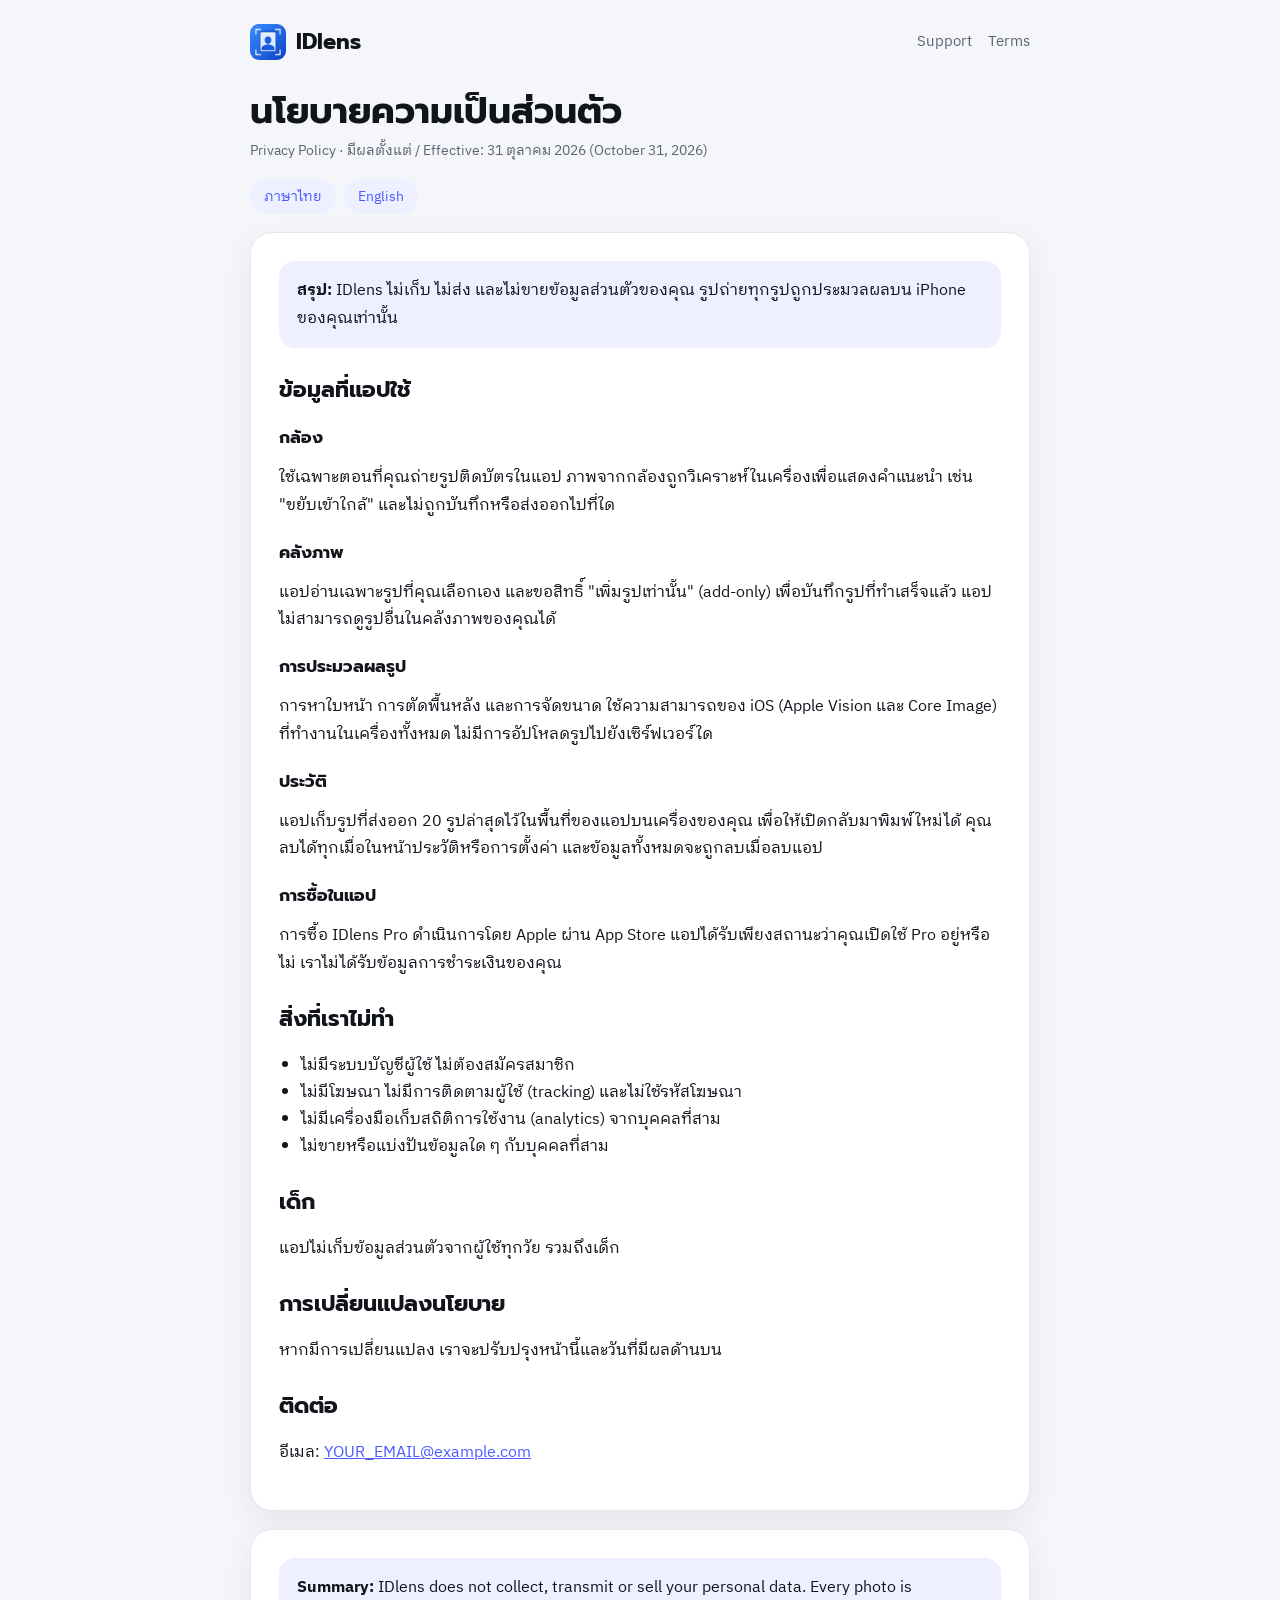
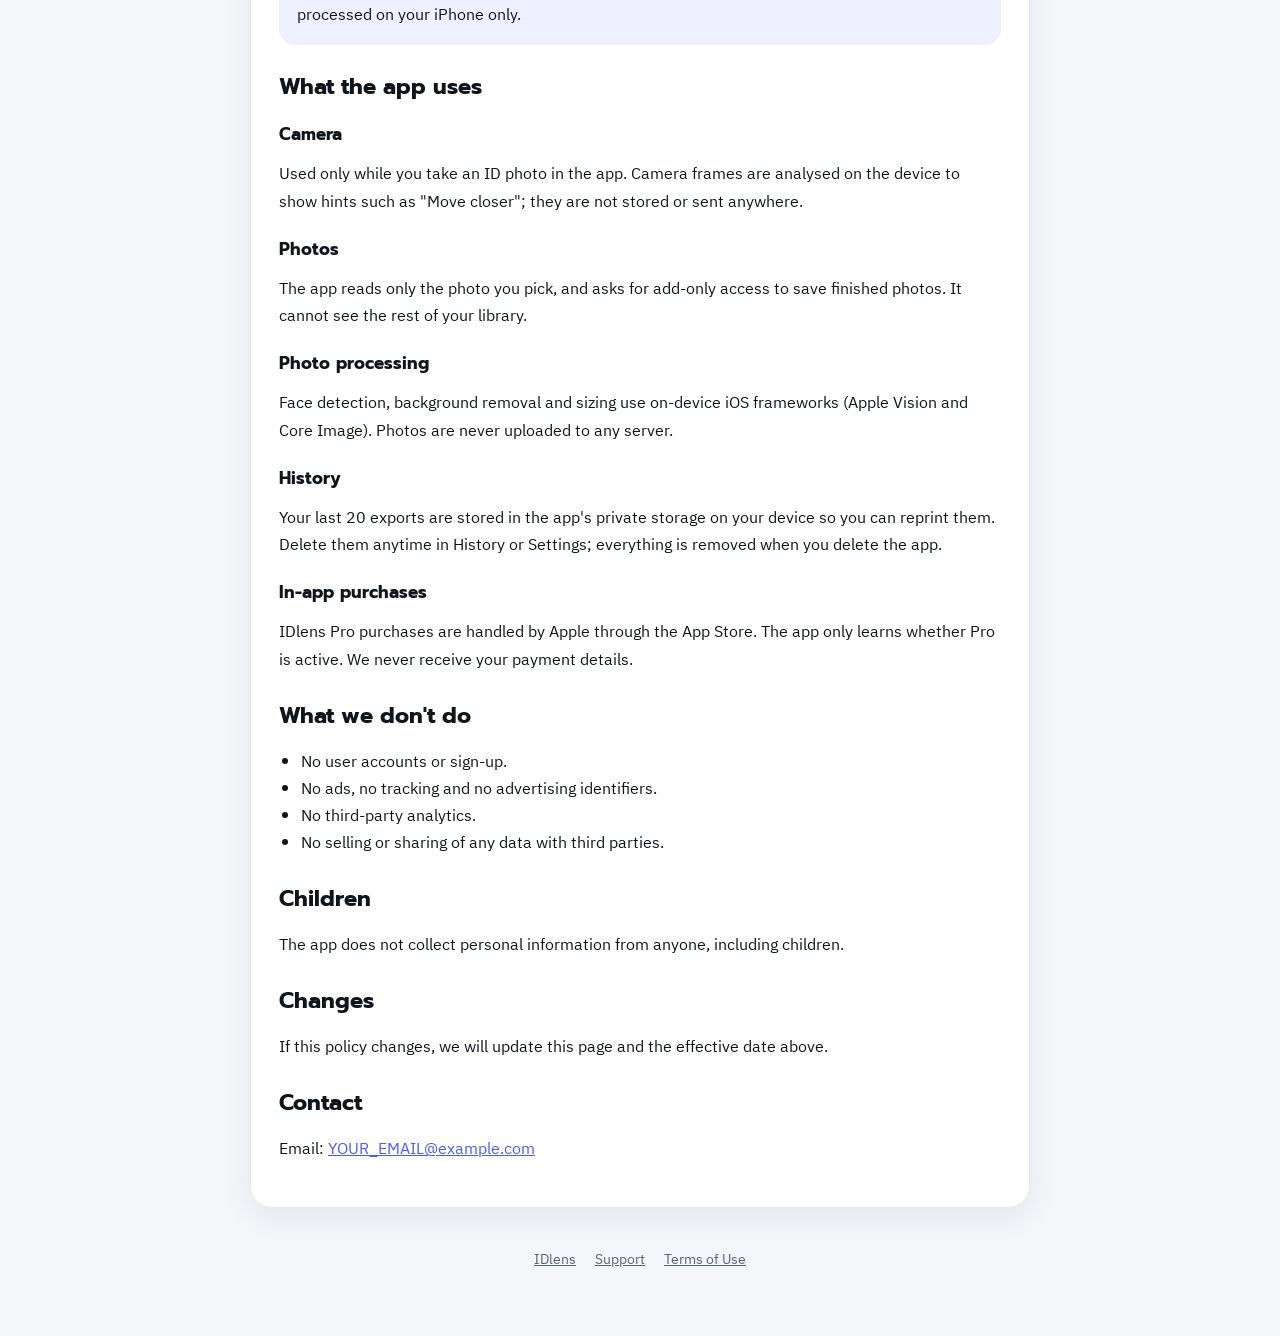
==== privacy.html @ a6aaaff3 "Add files via upload" ====
<!doctype html>
<html lang="th">
<head>
  <meta charset="utf-8">
  <meta name="viewport" content="width=device-width, initial-scale=1">
  <title>นโยบายความเป็นส่วนตัว – IDlens</title>
  <link rel="icon" href="icon.png">
  <link rel="preconnect" href="https://fonts.googleapis.com">
  <link rel="preconnect" href="https://fonts.gstatic.com" crossorigin>
  <link href="https://fonts.googleapis.com/css2?family=IBM+Plex+Sans+Thai+Looped:wght@400;500;600&family=Prompt:wght@500;600;700&display=swap" rel="stylesheet">
  <link rel="stylesheet" href="style.css">
</head>
<body>
<main>
  <nav class="nav">
    <a class="brand" href="index.html"><img src="icon.png" alt="">IDlens</a>
    <div class="nav-links">
      <a href="support.html">Support</a>
      <a href="terms.html">Terms</a>
    </div>
  </nav>

  <h1 class="page-title">นโยบายความเป็นส่วนตัว</h1>
  <p class="meta">Privacy Policy · มีผลตั้งแต่ / Effective: 31 ตุลาคม 2026 (October 31, 2026)</p>
  <div class="lang-switch">
    <a href="#th">ภาษาไทย</a>
    <a href="#en">English</a>
  </div>

  <section class="card" id="th">
    <p class="summary"><strong>สรุป:</strong> IDlens ไม่เก็บ ไม่ส่ง และไม่ขายข้อมูลส่วนตัวของคุณ รูปถ่ายทุกรูปถูกประมวลผลบน iPhone ของคุณเท่านั้น</p>

    <h2>ข้อมูลที่แอปใช้</h2>
    <h3>กล้อง</h3>
    <p>ใช้เฉพาะตอนที่คุณถ่ายรูปติดบัตรในแอป ภาพจากกล้องถูกวิเคราะห์ในเครื่องเพื่อแสดงคำแนะนำ เช่น "ขยับเข้าใกล้" และไม่ถูกบันทึกหรือส่งออกไปที่ใด</p>
    <h3>คลังภาพ</h3>
    <p>แอปอ่านเฉพาะรูปที่คุณเลือกเอง และขอสิทธิ์ "เพิ่มรูปเท่านั้น" (add-only) เพื่อบันทึกรูปที่ทำเสร็จแล้ว แอปไม่สามารถดูรูปอื่นในคลังภาพของคุณได้</p>
    <h3>การประมวลผลรูป</h3>
    <p>การหาใบหน้า การตัดพื้นหลัง และการจัดขนาด ใช้ความสามารถของ iOS (Apple Vision และ Core Image) ที่ทำงานในเครื่องทั้งหมด ไม่มีการอัปโหลดรูปไปยังเซิร์ฟเวอร์ใด</p>
    <h3>ประวัติ</h3>
    <p>แอปเก็บรูปที่ส่งออก 20 รูปล่าสุดไว้ในพื้นที่ของแอปบนเครื่องของคุณ เพื่อให้เปิดกลับมาพิมพ์ใหม่ได้ คุณลบได้ทุกเมื่อในหน้าประวัติหรือการตั้งค่า และข้อมูลทั้งหมดจะถูกลบเมื่อลบแอป</p>
    <h3>การซื้อในแอป</h3>
    <p>การซื้อ IDlens Pro ดำเนินการโดย Apple ผ่าน App Store แอปได้รับเพียงสถานะว่าคุณเปิดใช้ Pro อยู่หรือไม่ เราไม่ได้รับข้อมูลการชำระเงินของคุณ</p>

    <h2>สิ่งที่เราไม่ทำ</h2>
    <ul>
      <li>ไม่มีระบบบัญชีผู้ใช้ ไม่ต้องสมัครสมาชิก</li>
      <li>ไม่มีโฆษณา ไม่มีการติดตามผู้ใช้ (tracking) และไม่ใช้รหัสโฆษณา</li>
      <li>ไม่มีเครื่องมือเก็บสถิติการใช้งาน (analytics) จากบุคคลที่สาม</li>
      <li>ไม่ขายหรือแบ่งปันข้อมูลใด ๆ กับบุคคลที่สาม</li>
    </ul>

    <h2>เด็ก</h2>
    <p>แอปไม่เก็บข้อมูลส่วนตัวจากผู้ใช้ทุกวัย รวมถึงเด็ก</p>

    <h2>การเปลี่ยนแปลงนโยบาย</h2>
    <p>หากมีการเปลี่ยนแปลง เราจะปรับปรุงหน้านี้และวันที่มีผลด้านบน</p>

    <h2>ติดต่อ</h2>
    <p>อีเมล: <a href="mailto:YOUR_EMAIL@example.com">YOUR_EMAIL@example.com</a></p>
  </section>

  <section class="card" id="en">
    <p class="summary"><strong>Summary:</strong> IDlens does not collect, transmit or sell your personal data. Every photo is processed on your iPhone only.</p>

    <h2>What the app uses</h2>
    <h3>Camera</h3>
    <p>Used only while you take an ID photo in the app. Camera frames are analysed on the device to show hints such as "Move closer"; they are not stored or sent anywhere.</p>
    <h3>Photos</h3>
    <p>The app reads only the photo you pick, and asks for add-only access to save finished photos. It cannot see the rest of your library.</p>
    <h3>Photo processing</h3>
    <p>Face detection, background removal and sizing use on-device iOS frameworks (Apple Vision and Core Image). Photos are never uploaded to any server.</p>
    <h3>History</h3>
    <p>Your last 20 exports are stored in the app's private storage on your device so you can reprint them. Delete them anytime in History or Settings; everything is removed when you delete the app.</p>
    <h3>In-app purchases</h3>
    <p>IDlens Pro purchases are handled by Apple through the App Store. The app only learns whether Pro is active. We never receive your payment details.</p>

    <h2>What we don't do</h2>
    <ul>
      <li>No user accounts or sign-up.</li>
      <li>No ads, no tracking and no advertising identifiers.</li>
      <li>No third-party analytics.</li>
      <li>No selling or sharing of any data with third parties.</li>
    </ul>

    <h2>Children</h2>
    <p>The app does not collect personal information from anyone, including children.</p>

    <h2>Changes</h2>
    <p>If this policy changes, we will update this page and the effective date above.</p>

    <h2>Contact</h2>
    <p>Email: <a href="mailto:YOUR_EMAIL@example.com">YOUR_EMAIL@example.com</a></p>
  </section>

  <footer>
    <a href="index.html">IDlens</a>
    <a href="support.html">Support</a>
    <a href="terms.html">Terms of Use</a>
  </footer>
</main>
</body>
</html>
---- style.css ----
:root {
  --accent: #4a5bff;
  --grad: linear-gradient(135deg, #3d8bff, #5b4bff);
  --canvas: #f5f6fa;
  --surface: #ffffff;
  --ink: #12141c;
  --muted: #5d6273;
  --hairline: #e7e9f0;
  --soft: #eef0ff;
  --good: #12a150;
  --shadow: 0 10px 30px rgba(27, 35, 64, 0.08);
}

@media (prefers-color-scheme: dark) {
  :root {
    --accent: #7c8aff;
    --canvas: #0b0d14;
    --surface: #151925;
    --ink: #eef0f7;
    --muted: #9aa0b4;
    --hairline: #262c3c;
    --soft: #1a1f3d;
    --good: #3bd889;
    --shadow: none;
  }
}

* { box-sizing: border-box; }

body {
  margin: 0;
  font-family: "IBM Plex Sans Thai Looped", "IBM Plex Sans", system-ui, -apple-system, sans-serif;
  font-size: 16px;
  line-height: 1.7;
  color: var(--ink);
  background: var(--canvas);
  -webkit-font-smoothing: antialiased;
}

h1, h2, h3, .brand, .button {
  font-family: "Prompt", system-ui, sans-serif;
  line-height: 1.3;
}

a { color: var(--accent); }

main {
  max-width: 820px;
  margin: 0 auto;
  padding: 24px 20px 64px;
}

/* Top bar */
.nav {
  display: flex;
  align-items: center;
  justify-content: space-between;
  gap: 12px;
  margin-bottom: 28px;
}
.brand {
  display: inline-flex;
  align-items: center;
  gap: 10px;
  font-weight: 700;
  font-size: 22px;
  color: var(--ink);
  text-decoration: none;
}
.brand img { width: 36px; height: 36px; border-radius: 9px; }
.nav-links { display: flex; gap: 16px; flex-wrap: wrap; font-size: 15px; }
.nav-links a { color: var(--muted); text-decoration: none; }
.nav-links a:hover { color: var(--accent); }

/* Hero */
.hero {
  position: relative;
  overflow: hidden;
  padding: 40px 32px;
  border-radius: 28px;
  background: var(--grad);
  color: #fff;
  box-shadow: 0 18px 40px rgba(74, 91, 255, 0.28);
}
.hero::after {
  content: "";
  position: absolute;
  width: 320px; height: 320px;
  right: -90px; top: -120px;
  border-radius: 50%;
  background: rgba(255, 255, 255, 0.1);
}
.hero img { width: 84px; height: 84px; border-radius: 20px; box-shadow: 0 10px 24px rgba(0, 0, 0, 0.2); }
.hero h1 { font-size: clamp(30px, 6vw, 44px); margin: 18px 0 8px; }
.hero p { margin: 0; opacity: 0.9; max-width: 560px; font-size: 17px; }
.pill {
  display: inline-block;
  margin-top: 18px;
  padding: 6px 14px;
  border-radius: 999px;
  background: rgba(255, 255, 255, 0.18);
  font-size: 14px;
}
.button {
  display: inline-block;
  margin-top: 22px;
  padding: 13px 24px;
  border-radius: 999px;
  background: #fff;
  color: #4a5bff;
  font-weight: 600;
  text-decoration: none;
}

/* Feature grid */
.grid {
  display: grid;
  grid-template-columns: repeat(auto-fit, minmax(220px, 1fr));
  gap: 14px;
  margin-top: 28px;
}
.feature, .card {
  background: var(--surface);
  border: 1px solid var(--hairline);
  border-radius: 22px;
  box-shadow: var(--shadow);
}
.feature { padding: 20px; }
.feature .icon {
  display: inline-grid;
  place-items: center;
  width: 42px; height: 42px;
  border-radius: 12px;
  background: var(--soft);
  font-size: 22px;
}
.feature h3 { margin: 12px 0 4px; font-size: 18px; }
.feature p { margin: 0; color: var(--muted); font-size: 15px; }

/* Documents */
.card { padding: 28px; margin-top: 18px; }
.card h2 { margin-top: 0; font-size: 22px; }
.card h2:not(:first-child) { margin-top: 28px; }
.card h3 { font-size: 17px; margin: 22px 0 6px; }
.card p, .card li { color: var(--ink); }
.card ul { padding-left: 22px; }
.meta { color: var(--muted); font-size: 14px; margin: 4px 0 0; }
.page-title { font-size: clamp(28px, 5vw, 36px); margin: 8px 0 0; }
.lang-switch { display: flex; gap: 8px; margin-top: 16px; }
.lang-switch a {
  padding: 6px 14px;
  border-radius: 999px;
  background: var(--soft);
  text-decoration: none;
  font-size: 14px;
}
.summary {
  padding: 16px 18px;
  border-radius: 16px;
  background: var(--soft);
  margin: 0 0 8px;
}
details { border-top: 1px solid var(--hairline); padding: 14px 0; }
details:first-of-type { border-top: 0; }
summary { cursor: pointer; font-weight: 600; font-family: "Prompt", system-ui, sans-serif; }
details p { margin: 10px 0 0; color: var(--muted); }

footer {
  margin-top: 40px;
  color: var(--muted);
  font-size: 14px;
  text-align: center;
}
footer a { color: var(--muted); margin: 0 8px; }
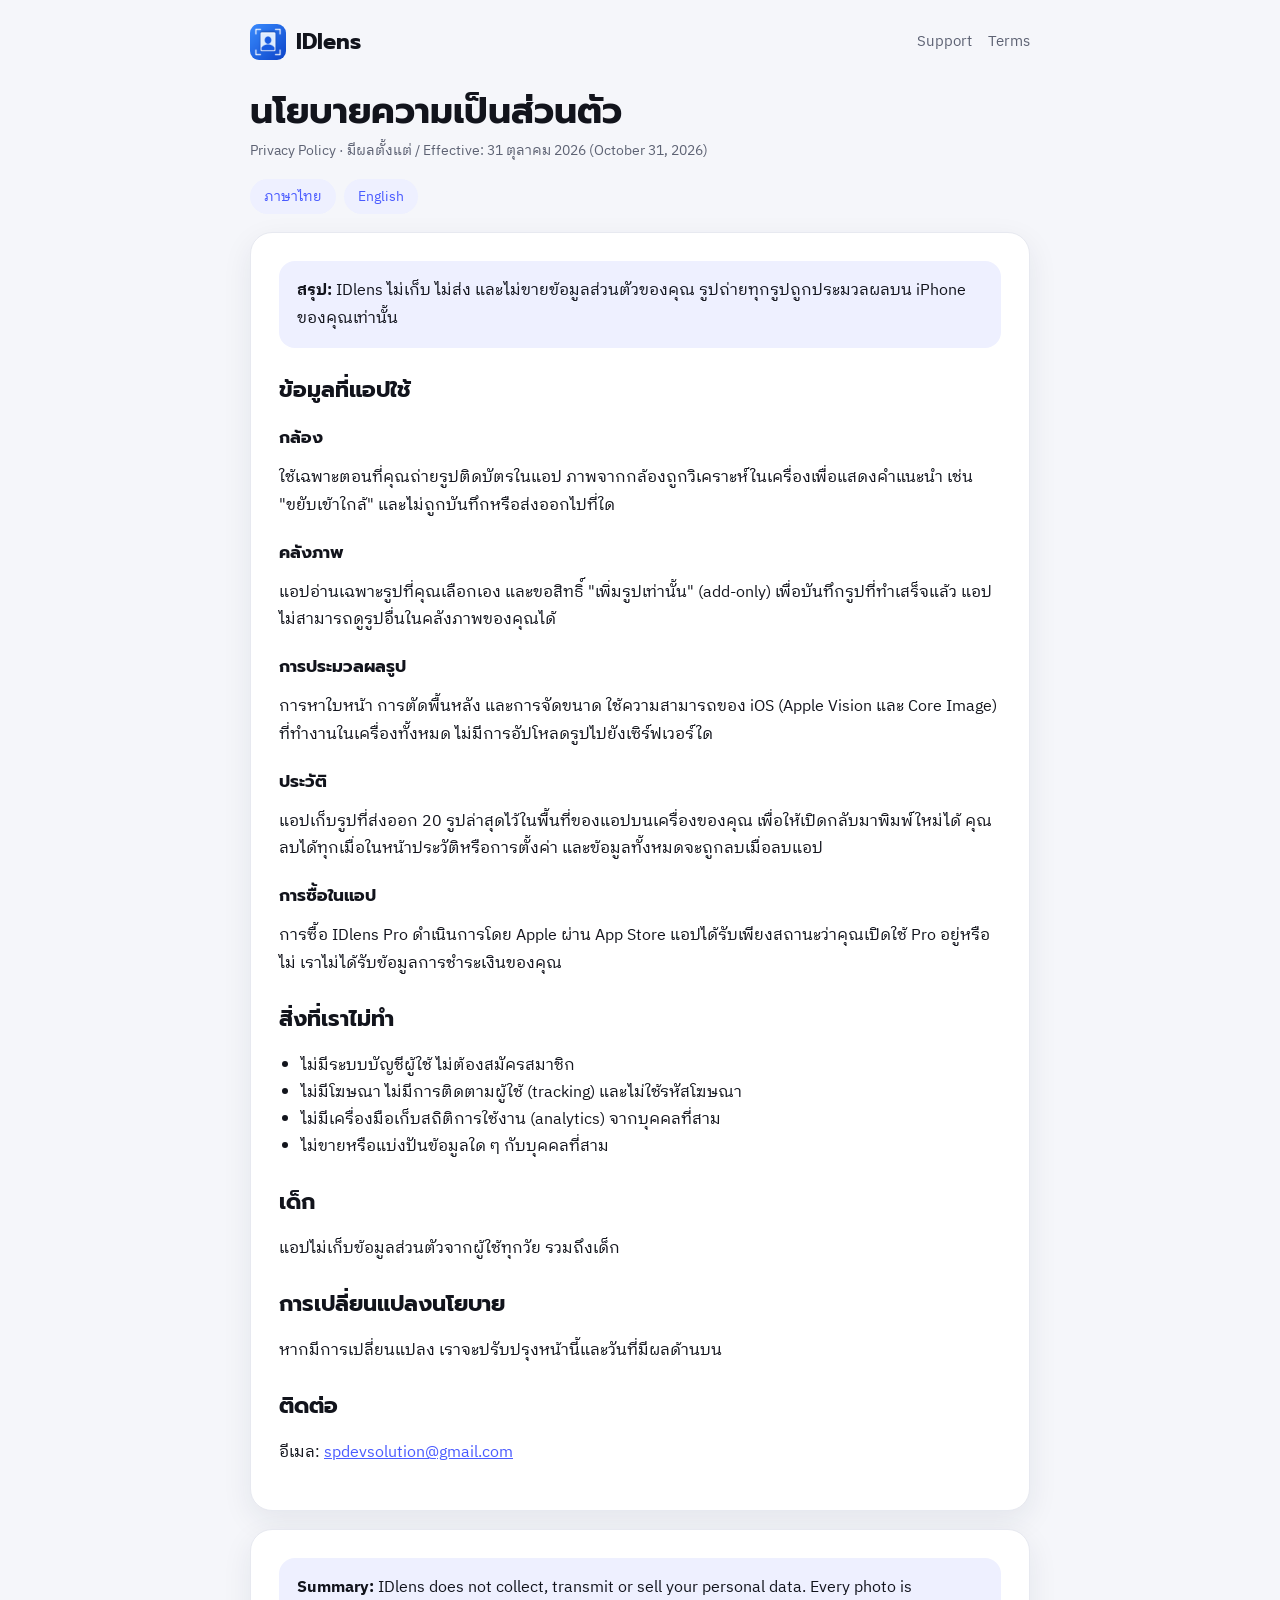
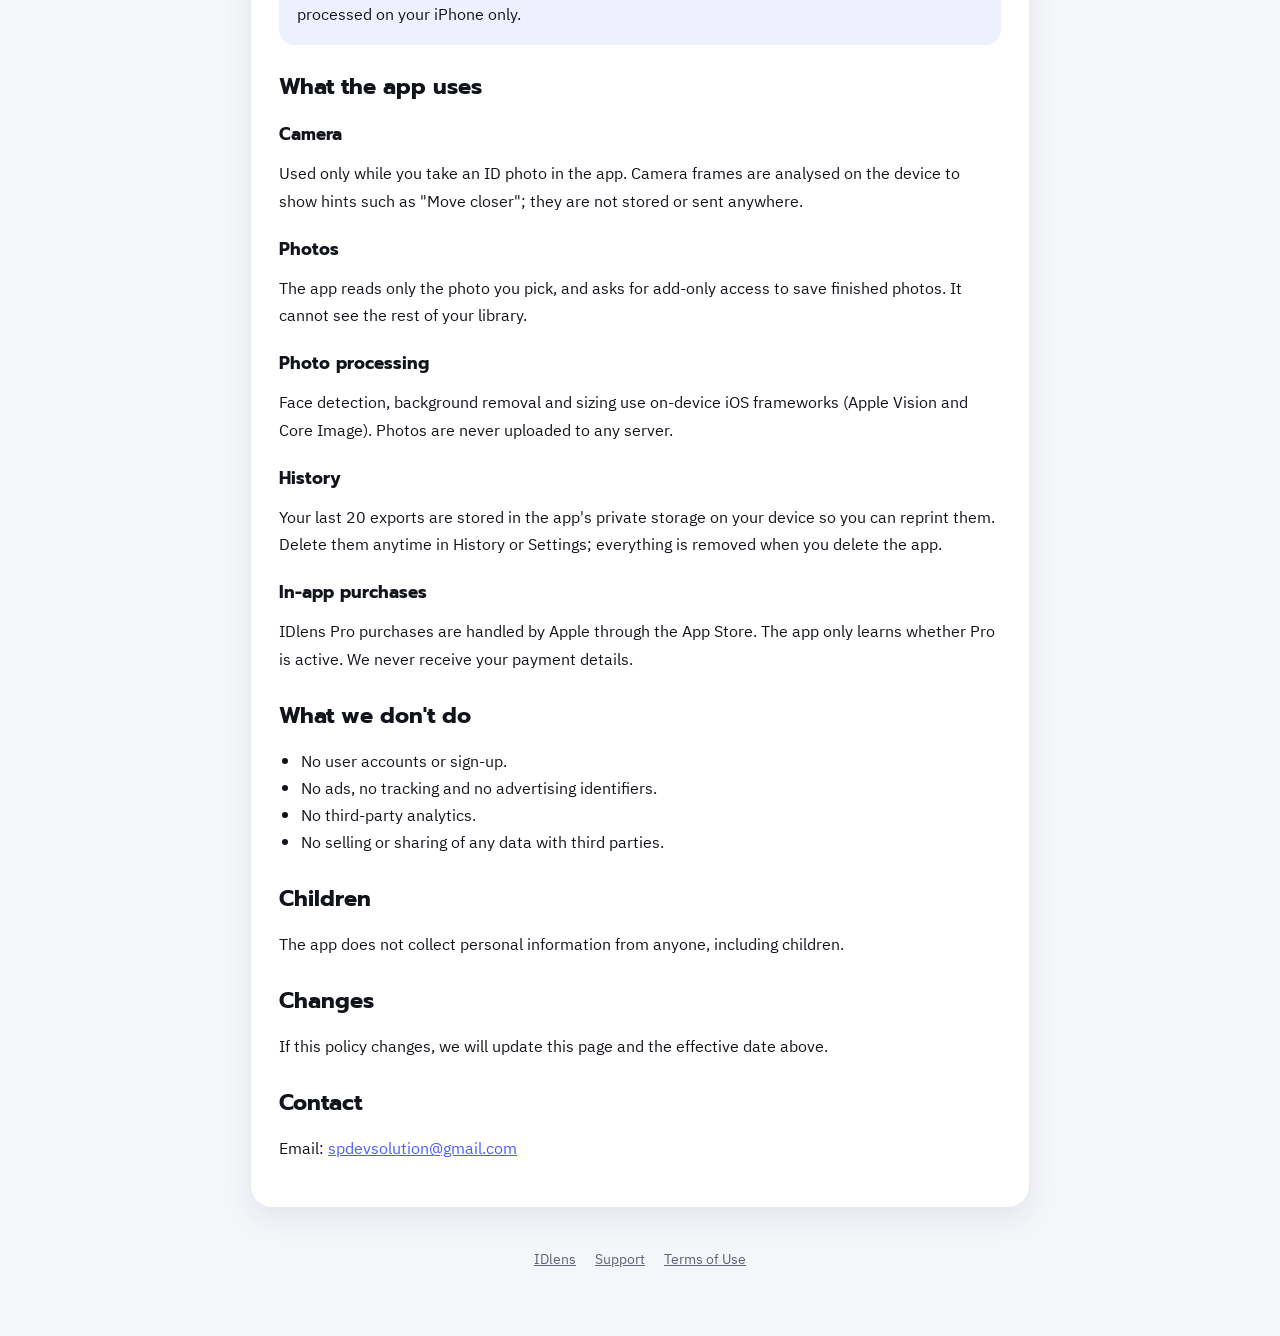
==== commit 61adef4a: "Add files via upload" ====
--- a/privacy.html
+++ b/privacy.html
@@ -57,7 +57,7 @@
     <p>หากมีการเปลี่ยนแปลง เราจะปรับปรุงหน้านี้และวันที่มีผลด้านบน</p>
 
     <h2>ติดต่อ</h2>
-    <p>อีเมล: <a href="mailto:YOUR_EMAIL@example.com">YOUR_EMAIL@example.com</a></p>
+    <p>อีเมล: <a href="mailto:spdevsolution@gmail.com">spdevsolution@gmail.com</a></p>
   </section>
 
   <section class="card" id="en">
@@ -90,7 +90,7 @@
     <p>If this policy changes, we will update this page and the effective date above.</p>
 
     <h2>Contact</h2>
-    <p>Email: <a href="mailto:YOUR_EMAIL@example.com">YOUR_EMAIL@example.com</a></p>
+    <p>Email: <a href="mailto:spdevsolution@gmail.com">spdevsolution@gmail.com</a></p>
   </section>
 
   <footer>
